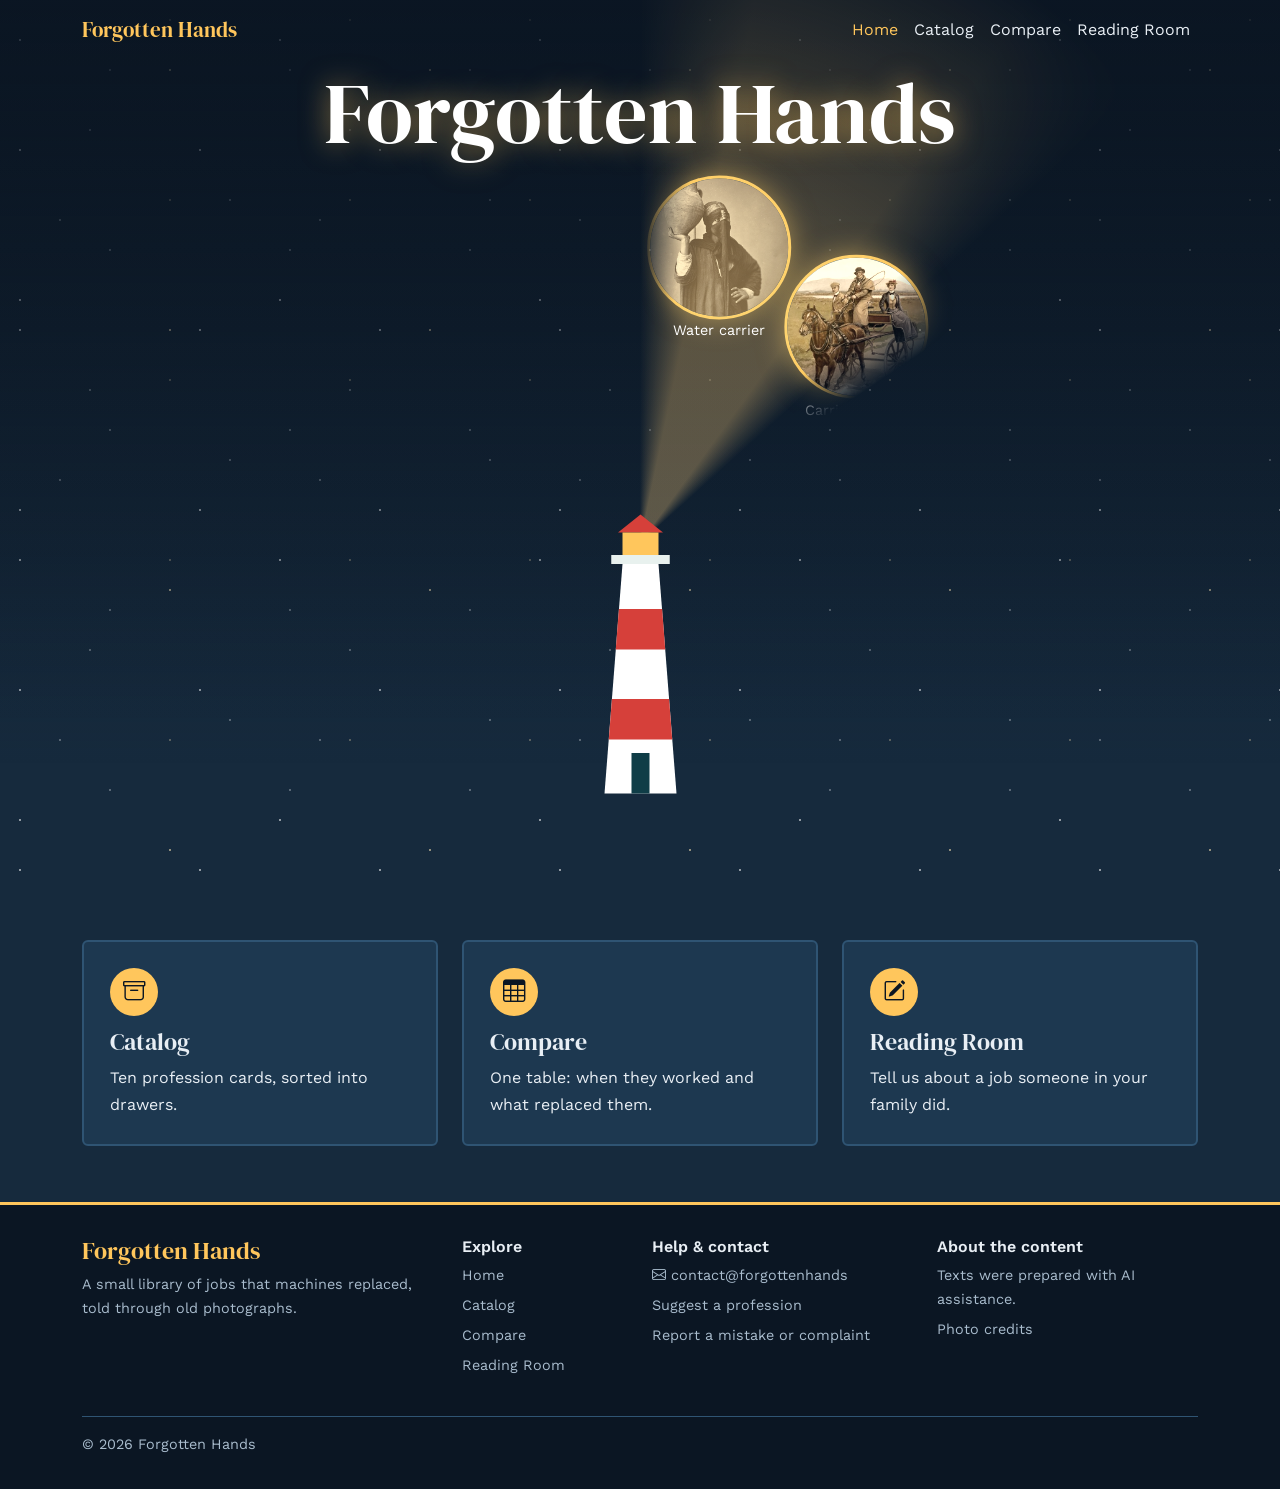
==== index.html @ 77c2ccd2 "forgotten hands" ====
<!doctype html>
<html lang="en" data-bs-theme="dark">
  <head>
    <meta charset="UTF-8" />
    <meta name="viewport" content="width=device-width, initial-scale=1" />
    <title>Home | Forgotten Hands</title>
    <link
      href="https://cdn.jsdelivr.net/npm/bootstrap@5.3.3/dist/css/bootstrap.min.css"
      rel="stylesheet"
    />
    <link
      href="https://cdn.jsdelivr.net/npm/bootstrap-icons@1.11.3/font/bootstrap-icons.min.css"
      rel="stylesheet"
    />
    <link
      href="https://fonts.googleapis.com/css2?family=DM+Serif+Display&family=Special+Elite&family=Work+Sans:wght@400;500;600&display=swap"
      rel="stylesheet"
    />
    <link href="css/style.css" rel="stylesheet" />
  </head>
  <body>
    <!-- Navigation -->
    <header>
      <nav aria-label="Main navigation" class="navbar navbar-expand-md site-nav nav-over">
        <div class="container">
          <a class="navbar-brand" href="index.html">Forgotten Hands</a>
          <button
            class="navbar-toggler"
            type="button"
            data-bs-toggle="collapse"
            data-bs-target="#menu"
            aria-controls="menu"
            aria-expanded="false"
            aria-label="Toggle menu"
          >
            <span class="navbar-toggler-icon"></span>
          </button>
          <div class="collapse navbar-collapse" id="menu">
            <ul class="navbar-nav ms-auto">
              <li class="nav-item"><a class="nav-link active" href="index.html">Home</a></li>
              <li class="nav-item"><a class="nav-link" href="catalog.html">Catalog</a></li>
              <li class="nav-item"><a class="nav-link" href="compare.html">Compare</a></li>
              <li class="nav-item">
                <a class="nav-link" href="reading-room.html">Reading Room</a>
              </li>
            </ul>
          </div>
        </div>
      </nav>
    </header>
    <!-- Main content -->
    <main>
      <!-- Hero: full-screen lighthouse at night -->
      <section class="hero" aria-label="Lighthouse beam revealing historical photos">
        <h1 class="hero-title">Forgotten Hands</h1>
        <!-- Profession photos, revealed one by one by the beam -->
        <div class="ring">
          <figure class="tile" style="--i: 0">
            <div class="pic">
              <i class="bi bi-alarm"></i
              ><img
                src="images/knocker-up.jpg"
                alt="Knocker-up, historical photo"
                loading="lazy"
                onerror="this.remove()"
              />
            </div>
            <figcaption>Knocker-up</figcaption>
          </figure>
          <figure class="tile" style="--i: 1">
            <div class="pic">
              <i class="bi bi-lightbulb"></i
              ><img
                src="images/lamplighter.jpg"
                alt="Lamplighter, historical photo"
                loading="lazy"
                onerror="this.remove()"
              />
            </div>
            <figcaption>Lamplighter</figcaption>
          </figure>
          <figure class="tile" style="--i: 2">
            <div class="pic">
              <i class="bi bi-calculator"></i
              ><img
                src="images/human-computer.jpg"
                alt="Human computer, historical photo"
                loading="lazy"
                onerror="this.remove()"
              />
            </div>
            <figcaption>Human computer</figcaption>
          </figure>
          <figure class="tile" style="--i: 3">
            <div class="pic">
              <i class="bi bi-telephone"></i
              ><img
                src="images/switchboard.jpg"
                alt="Switchboard operator, historical photo"
                loading="lazy"
                onerror="this.remove()"
              />
            </div>
            <figcaption>Switchboard operator</figcaption>
          </figure>
          <figure class="tile" style="--i: 4">
            <div class="pic">
              <i class="bi bi-snow"></i
              ><img
                src="images/ice-cutter.jpg"
                alt="Ice cutter, historical photo"
                loading="lazy"
                onerror="this.remove()"
              />
            </div>
            <figcaption>Ice cutter</figcaption>
          </figure>
          <figure class="tile" style="--i: 5">
            <div class="pic">
              <i class="bi bi-droplet"></i
              ><img
                src="images/water-carrier.jpg"
                alt="Water carrier, historical photo"
                loading="lazy"
                onerror="this.remove()"
              />
            </div>
            <figcaption>Water carrier</figcaption>
          </figure>
          <figure class="tile" style="--i: 6">
            <div class="pic">
              <i class="bi bi-car-front"></i
              ><img
                src="images/carriage-driver.jpg"
                alt="Carriage driver, historical photo"
                loading="lazy"
                onerror="this.remove()"
              />
            </div>
            <figcaption>Carriage driver</figcaption>
          </figure>
          <figure class="tile" style="--i: 7">
            <div class="pic">
              <i class="bi bi-printer"></i
              ><img
                src="images/linotype.jpg"
                alt="Linotype operator, historical photo"
                loading="lazy"
                onerror="this.remove()"
              />
            </div>
            <figcaption>Linotype operator</figcaption>
          </figure>
          <figure class="tile" style="--i: 8">
            <div class="pic">
              <i class="bi bi-film"></i
              ><img
                src="images/projectionist.jpg"
                alt="Film projectionist, historical photo"
                loading="lazy"
                onerror="this.remove()"
              />
            </div>
            <figcaption>Film projectionist</figcaption>
          </figure>
          <figure class="tile" style="--i: 9">
            <div class="pic">
              <i class="bi bi-music-note-beamed"></i
              ><img
                src="images/pianist.jpg"
                alt="Silent-film pianist, historical photo"
                loading="lazy"
                onerror="this.remove()"
              />
            </div>
            <figcaption>Silent-film pianist</figcaption>
          </figure>
        </div>
        <!-- Light beam -->
        <div class="beam"></div>
        <!-- Lighthouse illustration (SVG) -->
        <svg class="tower" viewBox="0 -8 60 128" aria-hidden="true">
          <polygon points="20,2 40,2 30,-6" fill="#d6403a" />
          <rect x="22" y="2" width="16" height="10" fill="#ffc65c" />
          <rect x="17" y="12" width="26" height="4" fill="#e8f1ee" />
          <polygon points="22,16 38,16 46,118 14,118" fill="#fff" />
          <polygon points="20.4,36 39.6,36 41,54 19,54" fill="#d6403a" />
          <polygon points="17.3,76 42.7,76 44.1,94 15.9,94" fill="#d6403a" />
          <rect x="26" y="100" width="8" height="18" fill="#0f3d47" /></svg>
          <!-- Animated waves -->
        <div class="waves"></div>
      </section>
      <section class="section">
        <div class="container">
          <div class="row g-4">
            <div class="col-12 col-md-4">
              <a class="door" href="catalog.html"
                ><div class="ico"><i class="bi bi-archive"></i></div>
                <h2 class="h4">Catalog</h2>
                <p class="mb-0">Ten profession cards, sorted into drawers.</p></a
              >
            </div>
            <div class="col-12 col-md-4">
              <a class="door" href="compare.html"
                ><div class="ico"><i class="bi bi-table"></i></div>
                <h2 class="h4">Compare</h2>
                <p class="mb-0">One table: when they worked and what replaced them.</p></a
              >
            </div>
            <div class="col-12 col-md-4">
              <a class="door" href="reading-room.html"
                ><div class="ico"><i class="bi bi-pencil-square"></i></div>
                <h2 class="h4">Reading Room</h2>
                <p class="mb-0">Tell us about a job someone in your family did.</p></a
              >
            </div>
          </div>
        </div>
      </section>
    </main>
    <!-- Footer -->
    <footer>
      <div class="container">
        <div class="row g-4">
          <!-- About the site -->
          <div class="col-12 col-md-6 col-lg-4">
            <h2 class="footer-title">Forgotten Hands</h2>
            <p>A small library of jobs that machines replaced, told through old photographs.</p>
          </div>

          <!-- Page links -->
          <div class="col-6 col-md-3 col-lg-2">
            <h2 class="footer-heading">Explore</h2>
            <nav aria-label="Footer navigation">
              <ul class="footer-list">
                <li><a href="index.html">Home</a></li>
                <li><a href="catalog.html">Catalog</a></li>
                <li><a href="compare.html">Compare</a></li>
                <li><a href="reading-room.html">Reading Room</a></li>
              </ul>
            </nav>
          </div>

          <!-- Help, contact and complaints -->
          <div class="col-6 col-md-3 col-lg-3">
            <h2 class="footer-heading">Help &amp; contact</h2>
            <ul class="footer-list">
              <li>
                <i class="bi bi-envelope"></i>
                <a href="mailto:contact@forgottenhands.example">contact@forgottenhands</a>
                </a>
              </li>
              <li><a href="reading-room.html">Suggest a profession</a></li>
              <li><a href="reading-room.html">Report a mistake or complaint</a></li>
            </ul>
          </div>

          <!-- Content notes -->
          <div class="col-12 col-lg-3">
            <h2 class="footer-heading">About the content</h2>
            <ul class="footer-list">
              <li>Texts were prepared with AI assistance.</li>
              <li><a href="catalog.html#credits">Photo credits</a></li>
            </ul>
          </div>
        </div>

        <!-- Bottom line -->
        <p class="footer-bottom mb-0">
          &copy; 2026 Forgotten Hands
        </p>
      </div>
    </footer>
    <script src="https://cdn.jsdelivr.net/npm/bootstrap@5.3.3/dist/js/bootstrap.bundle.min.js"></script>
  </body>
</html>
---- css/style.css ----
@property --a {
  syntax: "<angle>";
  inherits: true;
  initial-value: 0deg;
}

:root {
  --sky: #162a3d;
  --deep: #0b1623;
  --panel: #1d3850;
  --line: #2f5473;
  --text: #e8eef4;
  --muted: #a9bccd;
  --amber: #ffc65c;
  --red: #d6403a;
}

* {
  box-sizing: border-box;
}

/* ===== Page background and twinkling stars (same on every page) ===== */
html {
  background:
    linear-gradient(180deg, var(--deep), var(--sky) 80vh) no-repeat,
    var(--sky);
}

body {
  position: relative;
  margin: 0;
  background: transparent;
  color: var(--text);
  font-family: "Work Sans", sans-serif;
  line-height: 1.65;
}

body::before,
body::after {
  content: "";
  position: fixed;
  inset: 0;
  z-index: -1;
  pointer-events: none;
}

body::before {
  background-image:
    radial-gradient(1.5px 1.5px at 20px 40px, #fff, transparent),
    radial-gradient(1px 1px at 90px 130px, #fff, transparent),
    radial-gradient(1.5px 1.5px at 170px 70px, #ffe9b8, transparent),
    radial-gradient(1px 1px at 230px 200px, #fff, transparent),
    radial-gradient(1px 1px at 60px 220px, #fff, transparent);
  background-size: 260px 260px;
  animation: twinkle 5s ease-in-out infinite alternate;
}

body::after {
  background-image:
    radial-gradient(1px 1px at 40px 30px, #fff, transparent),
    radial-gradient(1.5px 1.5px at 130px 110px, #fff, transparent),
    radial-gradient(1px 1px at 100px 160px, #ffe9b8, transparent);
  background-size: 180px 180px;
  background-position: 70px 40px;
  animation: twinkle 7s ease-in-out -3s infinite alternate;
}

@keyframes twinkle {
  from {
    opacity: 0.3;
  }
  to {
    opacity: 1;
  }
}

/* ===== Typography ===== */
h1,
h2,
h3,
.h4 {
  font-family: "DM Serif Display", serif;
  font-weight: 400;
}

.no,
.era {
  font-family: "Special Elite", monospace;
}

a {
  color: var(--amber);
}

/* ===== Navigation ===== */
.site-nav {
  background: var(--deep);
  border-bottom: 3px solid var(--amber);
}

.site-nav .navbar-brand {
  color: var(--amber);
  font-family: "DM Serif Display", serif;
  font-size: 1.3rem;
}

.site-nav .nav-link {
  color: var(--text);
  transition: color 0.2s;
}

.site-nav .nav-link:hover,
.site-nav .nav-link.active {
  color: var(--amber);
}

.nav-over {
  position: absolute;
  top: 0;
  left: 0;
  right: 0;
  z-index: 20;
  background: transparent;
  border: 0;
}

.nav-over .navbar-collapse.show,
.nav-over .navbar-collapse.collapsing {
  background: rgba(11, 22, 35, 0.95);
  padding: 0.5rem 1rem;
}

/* ===== Home page: lighthouse hero ===== */
.hero {
  --cy: max(44%, calc(165px + 42vmin));
  position: relative;
  overflow: hidden;
  height: 100vh;
  height: 100svh;
  min-height: 560px;
  background: linear-gradient(180deg, rgba(11, 22, 35, 0.8), rgba(22, 42, 61, 0) 85%);
  animation: spin 12s linear infinite;
}

@keyframes spin {
  to {
    --a: 360deg;
  }
}

.hero-title {
  position: absolute;
  z-index: 5;
  top: 68px;
  left: 0;
  right: 0;
  margin: 0;
  text-align: center;
  font-size: clamp(2.6rem, 7vw, 5.4rem);
  line-height: 1.05;
  color: #fff;
  text-shadow: 0 0 28px rgba(255, 198, 92, 0.55);
  animation: rise 1.2s both;
}

@keyframes rise {
  from {
    opacity: 0;
    transform: translateY(18px);
  }
}

.ring {
  position: absolute;
  left: 50%;
  top: var(--cy);
  width: 100vmin;
  height: 100vmin;
  transform: translate(-50%, -50%);
  -webkit-mask-image: conic-gradient(
    from var(--a),
    transparent 0deg,
    #000 8deg,
    #000 44deg,
    transparent 56deg
  );
  mask-image: conic-gradient(
    from var(--a),
    transparent 0deg,
    #000 8deg,
    #000 44deg,
    transparent 56deg
  );
}

.tile {
  position: absolute;
  left: 50%;
  top: 50%;
  width: 16vmin;
  height: 16vmin;
  margin: -8vmin 0 0 -8vmin;
  transform: rotate(calc((var(--i) - 4.5) * 30deg)) translateY(-34vmin)
    rotate(calc((var(--i) - 4.5) * -30deg));
}

.pic {
  position: relative;
  width: 100%;
  height: 100%;
  border-radius: 50%;
  overflow: hidden;
  border: 3px solid var(--amber);
  background: var(--panel);
  display: grid;
  place-items: center;
  box-shadow: 0 0 28px rgba(255, 198, 92, 0.5);
}

.pic i {
  font-size: 6.5vmin;
  color: var(--amber);
}

.pic img {
  position: absolute;
  inset: 0;
  width: 100%;
  height: 100%;
  object-fit: cover;
  filter: sepia(0.5) contrast(1.05);
}

.tile figcaption {
  position: absolute;
  top: 100%;
  left: 50%;
  width: 24vmin;
  transform: translateX(-50%);
  margin-top: 0.2rem;
  text-align: center;
  font-size: max(0.68rem, 1.6vmin);
  line-height: 1.2;
  color: #fff;
}

.beam {
  position: absolute;
  inset: 0;
  pointer-events: none;
  mix-blend-mode: screen;
  background: conic-gradient(
    from var(--a) at 50% var(--cy),
    transparent 0deg,
    rgba(255, 198, 92, 0.32) 12deg,
    rgba(255, 198, 92, 0.32) 36deg,
    transparent 48deg
  );
  -webkit-mask-image: radial-gradient(
    circle at 50% var(--cy),
    #000 0,
    #000 28vmin,
    transparent 75vmin
  );
  mask-image: radial-gradient(circle at 50% var(--cy), #000 0, #000 28vmin, transparent 75vmin);
}

.tower {
  position: absolute;
  left: 50%;
  top: var(--cy);
  width: 15vmin;
  height: 32vmin;
  margin: -3.7vmin 0 0 -7.5vmin;
  animation: glow 3s ease-in-out infinite alternate;
}

@keyframes glow {
  from {
    filter: drop-shadow(0 0 8px rgba(255, 198, 92, 0.5));
  }
  to {
    filter: drop-shadow(0 0 26px rgba(255, 198, 92, 0.95));
  }
}

.waves {
  position: absolute;
  left: 0;
  right: 0;
  bottom: -1px;
  height: 40px;
  background: url("data:image/svg+xml,%3Csvg xmlns='http://www.w3.org/2000/svg' viewBox='0 0 120 40'%3E%3Cpath d='M0 20Q30 4 60 20T120 20V40H0Z' fill='%23162a3d'/%3E%3C/svg%3E")
    repeat-x;
  background-size: 120px 40px;
  animation: drift 8s linear infinite;
}

@keyframes drift {
  to {
    background-position-x: 120px;
  }
}

/* ===== Inner pages: page header ===== */
.page-head {
  padding: 3.5rem 0 0.5rem;
}

.page-head h1 {
  font-size: clamp(2.2rem, 5vw, 3.2rem);
}

.page-head h1::after {
  content: "";
  display: block;
  width: 70px;
  height: 4px;
  margin-top: 0.6rem;
  border-radius: 2px;
  background: var(--amber);
}

.page-head p {
  color: var(--muted);
}

.section {
  padding: 2.5rem 0 3.5rem;
}

/* ===== Cards (home links and catalog) ===== */
.door,
.file {
  position: relative;
  display: block;
  height: 100%;
  background: var(--panel);
  border: 2px solid var(--line);
  border-radius: 6px;
  color: var(--text);
  text-decoration: none;
  overflow: hidden;
  transition:
    transform 0.3s,
    box-shadow 0.3s,
    border-color 0.3s;
}

.door {
  padding: 1.6rem;
}

.file {
  padding: 1.8rem 1.4rem 1.2rem;
}

.door:hover,
.file:hover {
  transform: translateY(-8px);
  border-color: var(--amber);
  box-shadow: 0 12px 30px rgba(255, 198, 92, 0.22);
}

.door:hover .ico,
.file:hover .ico {
  transform: rotate(360deg);
}

.ico {
  width: 3rem;
  height: 3rem;
  border-radius: 50%;
  background: var(--amber);
  color: var(--deep);
  display: grid;
  place-items: center;
  font-size: 1.4rem;
  margin-bottom: 0.8rem;
  transition: transform 0.6s;
}

.file::before {
  content: "";
  position: absolute;
  inset: 0 0 auto 0;
  height: 8px;
  background: repeating-linear-gradient(90deg, var(--red) 0 22px, #fff 22px 44px);
}

.file h3 {
  font-size: 1.3rem;
}

.no {
  position: absolute;
  top: 1.2rem;
  right: 1rem;
  color: var(--amber);
}

.era {
  color: var(--amber);
  margin: 0;
}

.sub {
  border-top: 1px dashed var(--line);
  padding-top: 0.5rem;
  margin: 0;
  font-size: 0.92rem;
  color: var(--muted);
}

/* ===== Catalog drawers ===== */
.drawer {
  margin: 2.5rem 0 1.2rem;
  font-size: 1.6rem;
  display: flex;
  align-items: center;
  gap: 0.8rem;
}

.drawer::after {
  content: "";
  flex: 1;
  height: 2px;
  background: var(--line);
}

/* ===== Compare table ===== */
.table-sea {
  --bs-table-bg: var(--panel);
  --bs-table-color: var(--text);
  --bs-table-border-color: var(--line);
  border: 2px solid var(--line);
}

.table-sea th {
  background: var(--deep);
  color: var(--amber);
  font-weight: 500;
}

.table-sea tbody tr {
  transition: background 0.2s;
}

.table-sea tbody tr:hover > * {
  background: #25455f;
}

.table-sea i {
  color: var(--amber);
  margin-right: 0.5rem;
}

.table-sea caption {
  color: var(--muted);
}

/* ===== Reading Room form ===== */
.form-control,
.form-select {
  background-color: var(--deep);
  border: 2px solid var(--line);
  border-radius: 6px;
  color: var(--text);
}

.form-control:focus,
.form-select:focus {
  border-color: var(--amber);
  box-shadow: 0 0 0 0.2rem rgba(255, 198, 92, 0.25);
}

/* ===== Buttons ===== */
.btn-lamp {
  background: var(--amber);
  color: var(--deep);
  border: 0;
  border-radius: 50rem;
  padding: 0.55rem 1.6rem;
  font-weight: 600;
  transition:
    box-shadow 0.25s,
    transform 0.25s;
}

.btn-lamp:hover {
  color: var(--deep);
  box-shadow: 0 0 22px var(--amber);
  transform: translateY(-2px);
}

/* ===== Footer ===== */
footer {
  background: var(--deep);
  color: var(--muted);
  padding: 2rem 0;
  font-size: 0.9rem;
  border-top: 3px solid var(--amber);
}

/* ===== Responsive rules (own media queries) ===== */
@media (max-width: 767px) {
  .section {
    padding: 1.8rem 0 2.5rem;
  }
  .page-head {
    padding: 2.2rem 0 0.3rem;
  }
}

@media (max-width: 575px) {
  .drawer {
    font-size: 1.3rem;
  }
  .file:hover,
  .door:hover {
    transform: translateY(-4px);
  }
}

@media (prefers-reduced-motion: reduce) {
  .hero,
  .tower,
  .waves,
  body::before,
  body::after,
  .hero-title {
    animation: none;
  }
  .ring {
    -webkit-mask-image: none;
    mask-image: none;
    opacity: 0.55;
  }
  .ico,
  .file,
  .door {
    transition: none;
  }
}

/* ===== Catalog card photos ===== */
.photo {
  position: relative;
  aspect-ratio: 4/3;
  margin: -1.8rem -1.4rem 1.1rem;
  display: grid;
  place-items: center;
  overflow: hidden;
  background: repeating-linear-gradient(45deg, var(--deep) 0 12px, #10202f 12px 24px);
}

.photo .big {
  font-size: 3.2rem;
  color: var(--amber);
  opacity: 0.8;
}

.photo img {
  position: absolute;
  inset: 0;
  width: 100%;
  height: 100%;
  object-fit: cover;
  filter: sepia(0.7) contrast(1.05) brightness(0.9);
  transition:
    transform 0.6s,
    filter 0.6s;
}

.file:hover .photo img {
  transform: scale(1.08);
  filter: none;
}

.file::before {
  z-index: 2;
}

.file .no {
  z-index: 2;
  top: 1.1rem;
  padding: 0 0.5rem;
  border-radius: 3px;
  background: var(--deep);
}

/* ===== Photo credits list ===== */
.credits {
  columns: 16rem;
  padding-left: 1.2rem;
  margin: 0.5rem 0 0;
}

/* ===== Footer layout ===== */
.footer-title {
  font-size: 1.5rem;
  color: var(--amber);
}

.footer-heading {
  font-family: "Work Sans", sans-serif;
  font-size: 1rem;
  font-weight: 600;
  color: var(--text);
}

.footer-list {
  list-style: none;
  padding: 0;
  margin: 0;
}

.footer-list li {
  margin-bottom: 0.4rem;
}

.footer-list a {
  color: var(--muted);
  text-decoration: none;
  transition: color 0.2s;
}

.footer-list a:hover {
  color: var(--amber);
}

.footer-bottom {
  margin-top: 2rem;
  padding-top: 1rem;
  border-top: 1px solid var(--line);
}
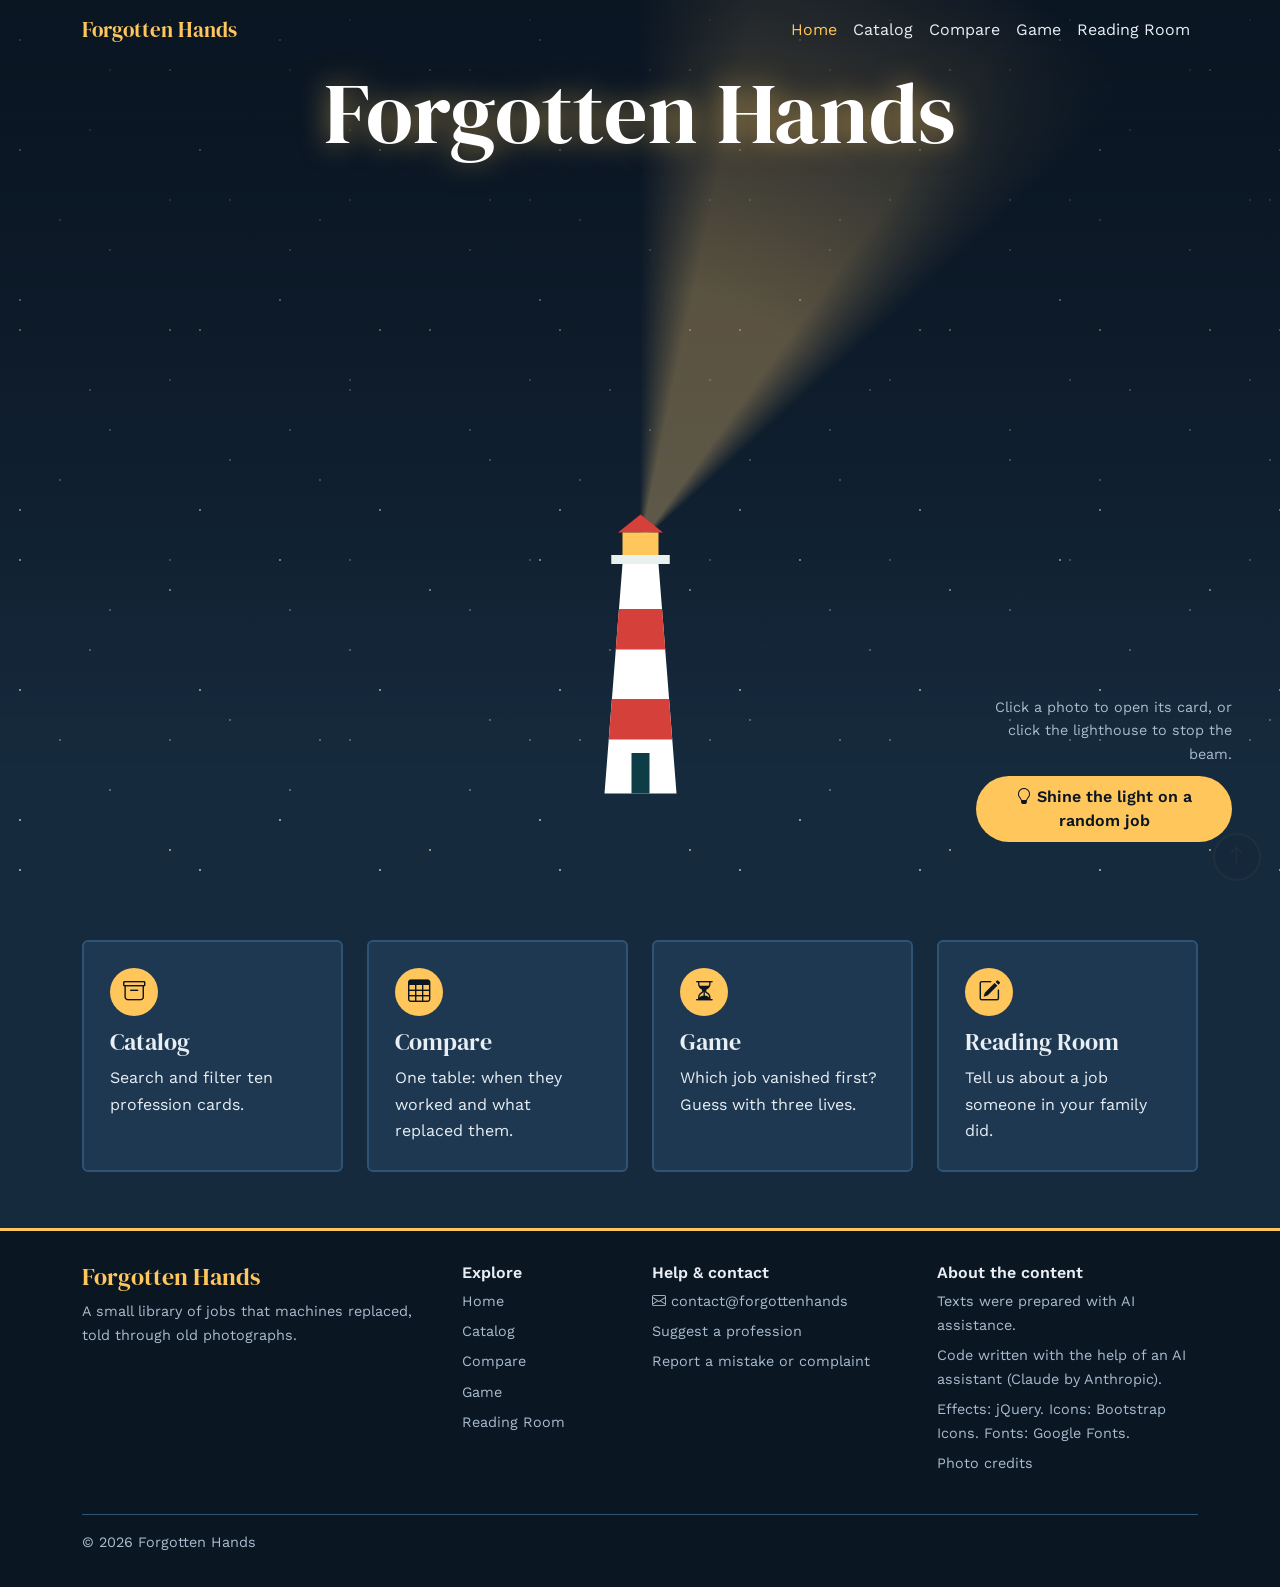
==== commit 01ff050e: "css of game" ====
--- a/index.html
+++ b/index.html
@@ -17,9 +17,11 @@
       rel="stylesheet"
     />
     <link href="css/style.css" rel="stylesheet" />
+    <link href="css/home.css" rel="stylesheet" />
   </head>
   <body>
-    <!-- Navigation -->
+    <a class="skip-link" href="#main">Skip to content</a>
+
     <header>
       <nav aria-label="Main navigation" class="navbar navbar-expand-md site-nav nav-over">
         <div class="container">
@@ -40,6 +42,7 @@
               <li class="nav-item"><a class="nav-link active" href="index.html">Home</a></li>
               <li class="nav-item"><a class="nav-link" href="catalog.html">Catalog</a></li>
               <li class="nav-item"><a class="nav-link" href="compare.html">Compare</a></li>
+              <li class="nav-item"><a class="nav-link" href="game.html">Game</a></li>
               <li class="nav-item">
                 <a class="nav-link" href="reading-room.html">Reading Room</a>
               </li>
@@ -48,166 +51,67 @@
         </div>
       </nav>
     </header>
-    <!-- Main content -->
-    <main>
-      <!-- Hero: full-screen lighthouse at night -->
-      <section class="hero" aria-label="Lighthouse beam revealing historical photos">
+
+    <main id="main">
+      <section class="hero" id="hero" aria-label="Lighthouse beam revealing historical photos">
         <h1 class="hero-title">Forgotten Hands</h1>
-        <!-- Profession photos, revealed one by one by the beam -->
-        <div class="ring">
-          <figure class="tile" style="--i: 0">
-            <div class="pic">
-              <i class="bi bi-alarm"></i
-              ><img
-                src="images/knocker-up.jpg"
-                alt="Knocker-up, historical photo"
-                loading="lazy"
-                onerror="this.remove()"
-              />
-            </div>
-            <figcaption>Knocker-up</figcaption>
-          </figure>
-          <figure class="tile" style="--i: 1">
-            <div class="pic">
-              <i class="bi bi-lightbulb"></i
-              ><img
-                src="images/lamplighter.jpg"
-                alt="Lamplighter, historical photo"
-                loading="lazy"
-                onerror="this.remove()"
-              />
-            </div>
-            <figcaption>Lamplighter</figcaption>
-          </figure>
-          <figure class="tile" style="--i: 2">
-            <div class="pic">
-              <i class="bi bi-calculator"></i
-              ><img
-                src="images/human-computer.jpg"
-                alt="Human computer, historical photo"
-                loading="lazy"
-                onerror="this.remove()"
-              />
-            </div>
-            <figcaption>Human computer</figcaption>
-          </figure>
-          <figure class="tile" style="--i: 3">
-            <div class="pic">
-              <i class="bi bi-telephone"></i
-              ><img
-                src="images/switchboard.jpg"
-                alt="Switchboard operator, historical photo"
-                loading="lazy"
-                onerror="this.remove()"
-              />
-            </div>
-            <figcaption>Switchboard operator</figcaption>
-          </figure>
-          <figure class="tile" style="--i: 4">
-            <div class="pic">
-              <i class="bi bi-snow"></i
-              ><img
-                src="images/ice-cutter.jpg"
-                alt="Ice cutter, historical photo"
-                loading="lazy"
-                onerror="this.remove()"
-              />
-            </div>
-            <figcaption>Ice cutter</figcaption>
-          </figure>
-          <figure class="tile" style="--i: 5">
-            <div class="pic">
-              <i class="bi bi-droplet"></i
-              ><img
-                src="images/water-carrier.jpg"
-                alt="Water carrier, historical photo"
-                loading="lazy"
-                onerror="this.remove()"
-              />
-            </div>
-            <figcaption>Water carrier</figcaption>
-          </figure>
-          <figure class="tile" style="--i: 6">
-            <div class="pic">
-              <i class="bi bi-car-front"></i
-              ><img
-                src="images/carriage-driver.jpg"
-                alt="Carriage driver, historical photo"
-                loading="lazy"
-                onerror="this.remove()"
-              />
-            </div>
-            <figcaption>Carriage driver</figcaption>
-          </figure>
-          <figure class="tile" style="--i: 7">
-            <div class="pic">
-              <i class="bi bi-printer"></i
-              ><img
-                src="images/linotype.jpg"
-                alt="Linotype operator, historical photo"
-                loading="lazy"
-                onerror="this.remove()"
-              />
-            </div>
-            <figcaption>Linotype operator</figcaption>
-          </figure>
-          <figure class="tile" style="--i: 8">
-            <div class="pic">
-              <i class="bi bi-film"></i
-              ><img
-                src="images/projectionist.jpg"
-                alt="Film projectionist, historical photo"
-                loading="lazy"
-                onerror="this.remove()"
-              />
-            </div>
-            <figcaption>Film projectionist</figcaption>
-          </figure>
-          <figure class="tile" style="--i: 9">
-            <div class="pic">
-              <i class="bi bi-music-note-beamed"></i
-              ><img
-                src="images/pianist.jpg"
-                alt="Silent-film pianist, historical photo"
-                loading="lazy"
-                onerror="this.remove()"
-              />
-            </div>
-            <figcaption>Silent-film pianist</figcaption>
-          </figure>
+
+        <div class="ring" id="ring"></div>
+        <div class="beam"></div>
+
+        <button
+          class="tower-btn"
+          id="tower"
+          type="button"
+          aria-label="Lighthouse: stop the beam on a profession, or start it again"
+        >
+          <svg viewBox="0 -8 60 128" aria-hidden="true">
+            <polygon points="20,2 40,2 30,-6" fill="#d6403a" />
+            <rect x="22" y="2" width="16" height="10" fill="#ffc65c" />
+            <rect x="17" y="12" width="26" height="4" fill="#e8f1ee" />
+            <polygon points="22,16 38,16 46,118 14,118" fill="#fff" />
+            <polygon points="20.4,36 39.6,36 41,54 19,54" fill="#d6403a" />
+            <polygon points="17.3,76 42.7,76 44.1,94 15.9,94" fill="#d6403a" />
+            <rect x="26" y="100" width="8" height="18" fill="#0f3d47" />
+          </svg>
+        </button>
+
+        <div class="hero-actions">
+          <p class="hero-hint">Click a photo to open its card, or click the lighthouse to stop the beam.</p>
+          <button class="btn btn-lamp" id="random-job" type="button">
+            <i class="bi bi-lightbulb" aria-hidden="true"></i> Shine the light on a random job
+          </button>
         </div>
-        <!-- Light beam -->
-        <div class="beam"></div>
-        <!-- Lighthouse illustration (SVG) -->
-        <svg class="tower" viewBox="0 -8 60 128" aria-hidden="true">
-          <polygon points="20,2 40,2 30,-6" fill="#d6403a" />
-          <rect x="22" y="2" width="16" height="10" fill="#ffc65c" />
-          <rect x="17" y="12" width="26" height="4" fill="#e8f1ee" />
-          <polygon points="22,16 38,16 46,118 14,118" fill="#fff" />
-          <polygon points="20.4,36 39.6,36 41,54 19,54" fill="#d6403a" />
-          <polygon points="17.3,76 42.7,76 44.1,94 15.9,94" fill="#d6403a" />
-          <rect x="26" y="100" width="8" height="18" fill="#0f3d47" /></svg>
-          <!-- Animated waves -->
+
+        <div class="tile-card" id="tile-card" role="status" aria-live="polite"></div>
+
         <div class="waves"></div>
       </section>
       <section class="section">
         <div class="container">
           <div class="row g-4">
-            <div class="col-12 col-md-4">
+            <div class="col-12 col-sm-6 col-lg-3">
               <a class="door" href="catalog.html"
                 ><div class="ico"><i class="bi bi-archive"></i></div>
                 <h2 class="h4">Catalog</h2>
-                <p class="mb-0">Ten profession cards, sorted into drawers.</p></a
+                <p class="mb-0">Search and filter ten profession cards.</p></a
               >
             </div>
-            <div class="col-12 col-md-4">
+            <div class="col-12 col-sm-6 col-lg-3">
               <a class="door" href="compare.html"
                 ><div class="ico"><i class="bi bi-table"></i></div>
                 <h2 class="h4">Compare</h2>
                 <p class="mb-0">One table: when they worked and what replaced them.</p></a
               >
             </div>
-            <div class="col-12 col-md-4">
+            <div class="col-12 col-sm-6 col-lg-3">
+              <a class="door" href="game.html"
+                ><div class="ico"><i class="bi bi-hourglass-split"></i></div>
+                <h2 class="h4">Game</h2>
+                <p class="mb-0">Which job vanished first? Guess with three lives.</p></a
+              >
+            </div>
+            <div class="col-12 col-sm-6 col-lg-3">
               <a class="door" href="reading-room.html"
                 ><div class="ico"><i class="bi bi-pencil-square"></i></div>
                 <h2 class="h4">Reading Room</h2>
@@ -218,17 +122,15 @@
         </div>
       </section>
     </main>
-    <!-- Footer -->
     <footer>
       <div class="container">
         <div class="row g-4">
-          <!-- About the site -->
+
           <div class="col-12 col-md-6 col-lg-4">
             <h2 class="footer-title">Forgotten Hands</h2>
             <p>A small library of jobs that machines replaced, told through old photographs.</p>
           </div>
 
-          <!-- Page links -->
           <div class="col-6 col-md-3 col-lg-2">
             <h2 class="footer-heading">Explore</h2>
             <nav aria-label="Footer navigation">
@@ -236,12 +138,12 @@
                 <li><a href="index.html">Home</a></li>
                 <li><a href="catalog.html">Catalog</a></li>
                 <li><a href="compare.html">Compare</a></li>
+                <li><a href="game.html">Game</a></li>
                 <li><a href="reading-room.html">Reading Room</a></li>
               </ul>
             </nav>
           </div>
 
-          <!-- Help, contact and complaints -->
           <div class="col-6 col-md-3 col-lg-3">
             <h2 class="footer-heading">Help &amp; contact</h2>
             <ul class="footer-list">
@@ -255,22 +157,26 @@
             </ul>
           </div>
 
-          <!-- Content notes -->
           <div class="col-12 col-lg-3">
             <h2 class="footer-heading">About the content</h2>
             <ul class="footer-list">
               <li>Texts were prepared with AI assistance.</li>
+              <li>Code written with the help of an AI assistant (Claude by Anthropic).</li>
+              <li>Effects: jQuery. Icons: Bootstrap Icons. Fonts: Google Fonts.</li>
               <li><a href="catalog.html#credits">Photo credits</a></li>
             </ul>
           </div>
         </div>
 
-        <!-- Bottom line -->
         <p class="footer-bottom mb-0">
           &copy; 2026 Forgotten Hands
         </p>
       </div>
     </footer>
+    <script src="https://code.jquery.com/jquery-3.7.1.min.js"></script>
     <script src="https://cdn.jsdelivr.net/npm/bootstrap@5.3.3/dist/js/bootstrap.bundle.min.js"></script>
+    <script src="js/data.js"></script>
+    <script src="js/common.js"></script>
+    <script src="js/home.js"></script>
   </body>
 </html>
--- a/css/style.css
+++ b/css/style.css
@@ -1,9 +1,3 @@
-@property --a {
-  syntax: "<angle>";
-  inherits: true;
-  initial-value: 0deg;
-}
-
 :root {
   --sky: #162a3d;
   --deep: #0b1623;
@@ -19,7 +13,6 @@
   box-sizing: border-box;
 }
 
-/* ===== Page background and twinkling stars (same on every page) ===== */
 html {
   background:
     linear-gradient(180deg, var(--deep), var(--sky) 80vh) no-repeat,
@@ -74,7 +67,6 @@
   }
 }
 
-/* ===== Typography ===== */
 h1,
 h2,
 h3,
@@ -92,7 +84,6 @@
   color: var(--amber);
 }
 
-/* ===== Navigation ===== */
 .site-nav {
   background: var(--deep);
   border-bottom: 3px solid var(--amber);
@@ -130,179 +121,6 @@
   padding: 0.5rem 1rem;
 }
 
-/* ===== Home page: lighthouse hero ===== */
-.hero {
-  --cy: max(44%, calc(165px + 42vmin));
-  position: relative;
-  overflow: hidden;
-  height: 100vh;
-  height: 100svh;
-  min-height: 560px;
-  background: linear-gradient(180deg, rgba(11, 22, 35, 0.8), rgba(22, 42, 61, 0) 85%);
-  animation: spin 12s linear infinite;
-}
-
-@keyframes spin {
-  to {
-    --a: 360deg;
-  }
-}
-
-.hero-title {
-  position: absolute;
-  z-index: 5;
-  top: 68px;
-  left: 0;
-  right: 0;
-  margin: 0;
-  text-align: center;
-  font-size: clamp(2.6rem, 7vw, 5.4rem);
-  line-height: 1.05;
-  color: #fff;
-  text-shadow: 0 0 28px rgba(255, 198, 92, 0.55);
-  animation: rise 1.2s both;
-}
-
-@keyframes rise {
-  from {
-    opacity: 0;
-    transform: translateY(18px);
-  }
-}
-
-.ring {
-  position: absolute;
-  left: 50%;
-  top: var(--cy);
-  width: 100vmin;
-  height: 100vmin;
-  transform: translate(-50%, -50%);
-  -webkit-mask-image: conic-gradient(
-    from var(--a),
-    transparent 0deg,
-    #000 8deg,
-    #000 44deg,
-    transparent 56deg
-  );
-  mask-image: conic-gradient(
-    from var(--a),
-    transparent 0deg,
-    #000 8deg,
-    #000 44deg,
-    transparent 56deg
-  );
-}
-
-.tile {
-  position: absolute;
-  left: 50%;
-  top: 50%;
-  width: 16vmin;
-  height: 16vmin;
-  margin: -8vmin 0 0 -8vmin;
-  transform: rotate(calc((var(--i) - 4.5) * 30deg)) translateY(-34vmin)
-    rotate(calc((var(--i) - 4.5) * -30deg));
-}
-
-.pic {
-  position: relative;
-  width: 100%;
-  height: 100%;
-  border-radius: 50%;
-  overflow: hidden;
-  border: 3px solid var(--amber);
-  background: var(--panel);
-  display: grid;
-  place-items: center;
-  box-shadow: 0 0 28px rgba(255, 198, 92, 0.5);
-}
-
-.pic i {
-  font-size: 6.5vmin;
-  color: var(--amber);
-}
-
-.pic img {
-  position: absolute;
-  inset: 0;
-  width: 100%;
-  height: 100%;
-  object-fit: cover;
-  filter: sepia(0.5) contrast(1.05);
-}
-
-.tile figcaption {
-  position: absolute;
-  top: 100%;
-  left: 50%;
-  width: 24vmin;
-  transform: translateX(-50%);
-  margin-top: 0.2rem;
-  text-align: center;
-  font-size: max(0.68rem, 1.6vmin);
-  line-height: 1.2;
-  color: #fff;
-}
-
-.beam {
-  position: absolute;
-  inset: 0;
-  pointer-events: none;
-  mix-blend-mode: screen;
-  background: conic-gradient(
-    from var(--a) at 50% var(--cy),
-    transparent 0deg,
-    rgba(255, 198, 92, 0.32) 12deg,
-    rgba(255, 198, 92, 0.32) 36deg,
-    transparent 48deg
-  );
-  -webkit-mask-image: radial-gradient(
-    circle at 50% var(--cy),
-    #000 0,
-    #000 28vmin,
-    transparent 75vmin
-  );
-  mask-image: radial-gradient(circle at 50% var(--cy), #000 0, #000 28vmin, transparent 75vmin);
-}
-
-.tower {
-  position: absolute;
-  left: 50%;
-  top: var(--cy);
-  width: 15vmin;
-  height: 32vmin;
-  margin: -3.7vmin 0 0 -7.5vmin;
-  animation: glow 3s ease-in-out infinite alternate;
-}
-
-@keyframes glow {
-  from {
-    filter: drop-shadow(0 0 8px rgba(255, 198, 92, 0.5));
-  }
-  to {
-    filter: drop-shadow(0 0 26px rgba(255, 198, 92, 0.95));
-  }
-}
-
-.waves {
-  position: absolute;
-  left: 0;
-  right: 0;
-  bottom: -1px;
-  height: 40px;
-  background: url("data:image/svg+xml,%3Csvg xmlns='http://www.w3.org/2000/svg' viewBox='0 0 120 40'%3E%3Cpath d='M0 20Q30 4 60 20T120 20V40H0Z' fill='%23162a3d'/%3E%3C/svg%3E")
-    repeat-x;
-  background-size: 120px 40px;
-  animation: drift 8s linear infinite;
-}
-
-@keyframes drift {
-  to {
-    background-position-x: 120px;
-  }
-}
-
-/* ===== Inner pages: page header ===== */
 .page-head {
   padding: 3.5rem 0 0.5rem;
 }
@@ -329,7 +147,6 @@
   padding: 2.5rem 0 3.5rem;
 }
 
-/* ===== Cards (home links and catalog) ===== */
 .door,
 .file {
   position: relative;
@@ -412,7 +229,6 @@
   color: var(--muted);
 }
 
-/* ===== Catalog drawers ===== */
 .drawer {
   margin: 2.5rem 0 1.2rem;
   font-size: 1.6rem;
@@ -428,7 +244,6 @@
   background: var(--line);
 }
 
-/* ===== Compare table ===== */
 .table-sea {
   --bs-table-bg: var(--panel);
   --bs-table-color: var(--text);
@@ -459,7 +274,6 @@
   color: var(--muted);
 }
 
-/* ===== Reading Room form ===== */
 .form-control,
 .form-select {
   background-color: var(--deep);
@@ -474,7 +288,6 @@
   box-shadow: 0 0 0 0.2rem rgba(255, 198, 92, 0.25);
 }
 
-/* ===== Buttons ===== */
 .btn-lamp {
   background: var(--amber);
   color: var(--deep);
@@ -493,7 +306,6 @@
   transform: translateY(-2px);
 }
 
-/* ===== Footer ===== */
 footer {
   background: var(--deep);
   color: var(--muted);
@@ -502,7 +314,6 @@
   border-top: 3px solid var(--amber);
 }
 
-/* ===== Responsive rules (own media queries) ===== */
 @media (max-width: 767px) {
   .section {
     padding: 1.8rem 0 2.5rem;
@@ -523,18 +334,9 @@
 }
 
 @media (prefers-reduced-motion: reduce) {
-  .hero,
-  .tower,
-  .waves,
   body::before,
-  body::after,
-  .hero-title {
+  body::after {
     animation: none;
-  }
-  .ring {
-    -webkit-mask-image: none;
-    mask-image: none;
-    opacity: 0.55;
   }
   .ico,
   .file,
@@ -543,7 +345,6 @@
   }
 }
 
-/* ===== Catalog card photos ===== */
 .photo {
   position: relative;
   aspect-ratio: 4/3;
@@ -589,14 +390,12 @@
   background: var(--deep);
 }
 
-/* ===== Photo credits list ===== */
 .credits {
   columns: 16rem;
   padding-left: 1.2rem;
   margin: 0.5rem 0 0;
 }
 
-/* ===== Footer layout ===== */
 .footer-title {
   font-size: 1.5rem;
   color: var(--amber);
@@ -622,6 +421,7 @@
 .footer-list a {
   color: var(--muted);
   text-decoration: none;
+  overflow-wrap: anywhere;
   transition: color 0.2s;
 }
 
@@ -633,4 +433,73 @@
   margin-top: 2rem;
   padding-top: 1rem;
   border-top: 1px solid var(--line);
-}+}
+
+.skip-link {
+  position: absolute;
+  z-index: 100;
+  top: -4rem;
+  left: 1rem;
+  padding: 0.5rem 1rem;
+  background: var(--amber);
+  color: var(--deep);
+  border-radius: 0 0 6px 6px;
+  font-weight: 600;
+  transition: top 0.2s;
+}
+
+.skip-link:focus {
+  top: 0;
+}
+
+a:focus-visible,
+button:focus-visible,
+.btn:focus-visible,
+.nav-link:focus-visible,
+.navbar-brand:focus-visible,
+.form-check-input:focus-visible,
+summary:focus-visible {
+  outline: 3px solid #fff;
+  outline-offset: 3px;
+  box-shadow: 0 0 0 6px rgba(255, 198, 92, 0.55);
+}
+
+.door:focus-visible,
+.file:focus-within {
+  border-color: var(--amber);
+}
+
+.to-top {
+  position: fixed;
+  z-index: 50;
+  right: 1.2rem;
+  bottom: 1.2rem;
+  display: none;
+  width: 3rem;
+  height: 3rem;
+  border: 2px solid var(--amber);
+  border-radius: 50%;
+  background: var(--deep);
+  color: var(--amber);
+  font-size: 1.3rem;
+  line-height: 1;
+  transition:
+    background 0.25s,
+    color 0.25s,
+    box-shadow 0.25s;
+}
+
+.to-top:hover {
+  background: var(--amber);
+  color: var(--deep);
+  box-shadow: 0 0 20px var(--amber);
+}
+
+.visually-hidden-heading {
+  position: absolute;
+  width: 1px;
+  height: 1px;
+  overflow: hidden;
+  clip: rect(0 0 0 0);
+  white-space: nowrap;
+}
--- a/css/home.css
+++ b/css/home.css
@@ -0,0 +1,296 @@
+.hero {
+  --cy: max(44%, calc(165px + 42vmin));
+  --a: 0deg;
+  position: relative;
+  overflow: hidden;
+  height: 100vh;
+  height: 100svh;
+  min-height: 560px;
+  background: linear-gradient(180deg, rgba(11, 22, 35, 0.8), rgba(22, 42, 61, 0) 85%);
+}
+
+.hero-title {
+  position: absolute;
+  z-index: 5;
+  top: 68px;
+  left: 0;
+  right: 0;
+  margin: 0;
+  text-align: center;
+  font-size: clamp(2.6rem, 7vw, 5.4rem);
+  line-height: 1.05;
+  color: #fff;
+  text-shadow: 0 0 28px rgba(255, 198, 92, 0.55);
+  animation: rise 1.2s both;
+}
+
+@keyframes rise {
+  from {
+    opacity: 0;
+    transform: translateY(18px);
+  }
+}
+
+.ring {
+  position: absolute;
+  left: 50%;
+  top: var(--cy);
+  width: 100vmin;
+  height: 100vmin;
+  transform: translate(-50%, -50%);
+}
+
+.tile {
+  position: absolute;
+  left: 50%;
+  top: 50%;
+  width: 16vmin;
+  height: 16vmin;
+  margin: -8vmin 0 0 -8vmin;
+  padding: 0;
+  border: 0;
+  background: none;
+  color: inherit;
+  font: inherit;
+  cursor: pointer;
+  opacity: 0;
+  pointer-events: none;
+  transform: rotate(calc((var(--i) - 4.5) * 30deg)) translateY(-34vmin)
+    rotate(calc((var(--i) - 4.5) * -30deg));
+}
+
+.tile.is-lit {
+  pointer-events: auto;
+}
+
+.tile:focus-visible {
+  outline: 3px solid #fff;
+  outline-offset: 8px;
+  border-radius: 50%;
+}
+
+.pic {
+  position: relative;
+  width: 100%;
+  height: 100%;
+  border-radius: 50%;
+  overflow: hidden;
+  border: 3px solid var(--amber);
+  background: var(--panel);
+  display: grid;
+  place-items: center;
+  box-shadow: 0 0 28px rgba(255, 198, 92, 0.5);
+  transition:
+    transform 0.3s,
+    box-shadow 0.3s;
+}
+
+.tile:hover .pic,
+.tile:focus-visible .pic,
+.tile.is-active .pic {
+  transform: scale(1.14);
+  box-shadow: 0 0 44px rgba(255, 198, 92, 0.95);
+}
+
+.pic i {
+  font-size: 6.5vmin;
+  color: var(--amber);
+}
+
+.pic img {
+  position: absolute;
+  inset: 0;
+  width: 100%;
+  height: 100%;
+  object-fit: cover;
+  filter: sepia(0.5) contrast(1.05);
+}
+
+.tile .cap {
+  position: absolute;
+  top: 100%;
+  left: 50%;
+  width: 24vmin;
+  transform: translateX(-50%);
+  margin-top: 0.3rem;
+  text-align: center;
+  font-size: max(0.68rem, 1.6vmin);
+  line-height: 1.2;
+  color: #fff;
+}
+
+.beam {
+  position: absolute;
+  inset: 0;
+  pointer-events: none;
+  mix-blend-mode: screen;
+  background: conic-gradient(
+    from var(--a) at 50% var(--cy),
+    transparent 0deg,
+    rgba(255, 198, 92, 0.32) 12deg,
+    rgba(255, 198, 92, 0.32) 36deg,
+    transparent 48deg
+  );
+  -webkit-mask-image: radial-gradient(
+    circle at 50% var(--cy),
+    #000 0,
+    #000 28vmin,
+    transparent 75vmin
+  );
+  mask-image: radial-gradient(circle at 50% var(--cy), #000 0, #000 28vmin, transparent 75vmin);
+}
+
+.tower-btn {
+  position: absolute;
+  z-index: 4;
+  left: 50%;
+  top: var(--cy);
+  width: 15vmin;
+  height: 32vmin;
+  margin: -3.7vmin 0 0 -7.5vmin;
+  padding: 0;
+  border: 0;
+  background: none;
+  cursor: pointer;
+  animation: glow 3s ease-in-out infinite alternate;
+  transition: transform 0.3s;
+}
+
+.tower-btn:hover {
+  transform: scale(1.05);
+}
+
+.tower-btn:focus-visible {
+  outline: 3px solid #fff;
+  outline-offset: 4px;
+  border-radius: 6px;
+}
+
+.tower-btn svg {
+  display: block;
+  width: 100%;
+  height: 100%;
+}
+
+@keyframes glow {
+  from {
+    filter: drop-shadow(0 0 8px rgba(255, 198, 92, 0.5));
+  }
+  to {
+    filter: drop-shadow(0 0 26px rgba(255, 198, 92, 0.95));
+  }
+}
+
+.hero-actions {
+  position: absolute;
+  z-index: 6;
+  left: 0;
+  right: 0;
+  bottom: 58px;
+  padding: 0 1rem;
+  text-align: center;
+}
+
+.hero-hint {
+  margin: 0 0 0.6rem;
+  font-size: 0.9rem;
+  color: var(--muted);
+}
+
+.waves {
+  position: absolute;
+  left: 0;
+  right: 0;
+  bottom: -1px;
+  height: 40px;
+  background: url("data:image/svg+xml,%3Csvg xmlns='http://www.w3.org/2000/svg' viewBox='0 0 120 40'%3E%3Cpath d='M0 20Q30 4 60 20T120 20V40H0Z' fill='%23162a3d'/%3E%3C/svg%3E")
+    repeat-x;
+  background-size: 120px 40px;
+  animation: drift 8s linear infinite;
+}
+
+@keyframes drift {
+  to {
+    background-position-x: 120px;
+  }
+}
+
+.tile-card {
+  position: absolute;
+  z-index: 9;
+  display: none;
+  width: min(270px, calc(100% - 16px));
+  padding: 1.3rem 1.1rem 1rem;
+  background: var(--deep);
+  border: 2px solid var(--amber);
+  border-radius: 6px;
+  box-shadow: 0 14px 34px rgba(0, 0, 0, 0.55);
+  text-align: left;
+}
+
+.tile-card::before {
+  content: "";
+  position: absolute;
+  inset: 0 0 auto 0;
+  height: 7px;
+  background: repeating-linear-gradient(90deg, var(--red) 0 20px, #fff 20px 40px);
+}
+
+.tile-card h2 {
+  margin: 0 0 0.2rem;
+  font-size: 1.35rem;
+  color: #fff;
+}
+
+.tile-card p {
+  margin: 0 0 0.35rem;
+  font-size: 0.92rem;
+  line-height: 1.45;
+}
+
+.tile-card .tc-years {
+  font-family: "Special Elite", monospace;
+  color: var(--amber);
+}
+
+.tile-card .tc-links {
+  display: flex;
+  flex-wrap: wrap;
+  gap: 0.4rem 1rem;
+  margin-top: 0.6rem;
+}
+
+.tile-card .tc-close {
+  padding: 0;
+  border: 0;
+  background: none;
+  color: var(--muted);
+  text-decoration: underline;
+  font-size: 0.92rem;
+  cursor: pointer;
+}
+
+.tile-card .tc-close:hover {
+  color: var(--amber);
+}
+
+@media (min-width: 768px) {
+  .hero-actions {
+    left: auto;
+    right: 2rem;
+    max-width: 18rem;
+    text-align: right;
+  }
+}
+
+@media (prefers-reduced-motion: reduce) {
+  .hero-title,
+  .waves,
+  .tower-btn {
+    animation: none;
+  }
+  .pic,
+  .tower-btn {
+    transition: none;
+  }
+}
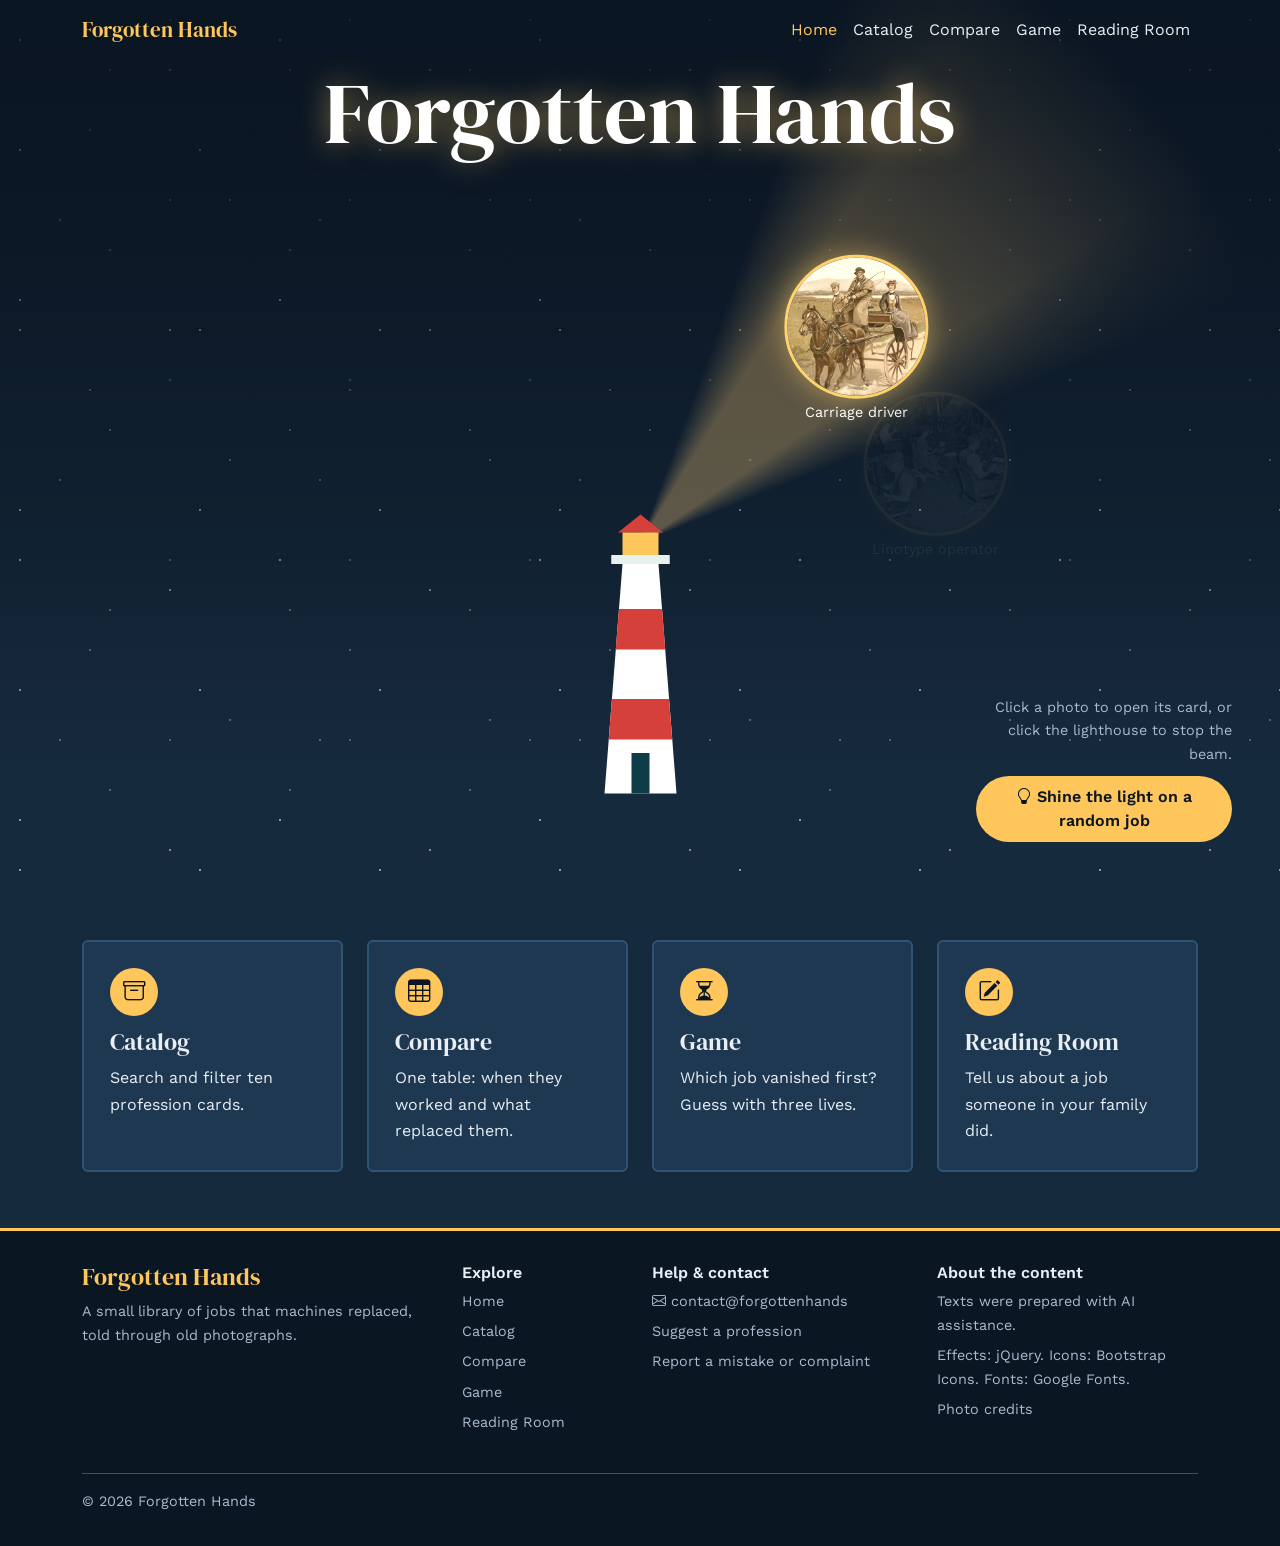
==== commit 8550d167: "catalog changes" ====
--- a/index.html
+++ b/index.html
@@ -161,7 +161,6 @@
             <h2 class="footer-heading">About the content</h2>
             <ul class="footer-list">
               <li>Texts were prepared with AI assistance.</li>
-              <li>Code written with the help of an AI assistant (Claude by Anthropic).</li>
               <li>Effects: jQuery. Icons: Bootstrap Icons. Fonts: Google Fonts.</li>
               <li><a href="catalog.html#credits">Photo credits</a></li>
             </ul>
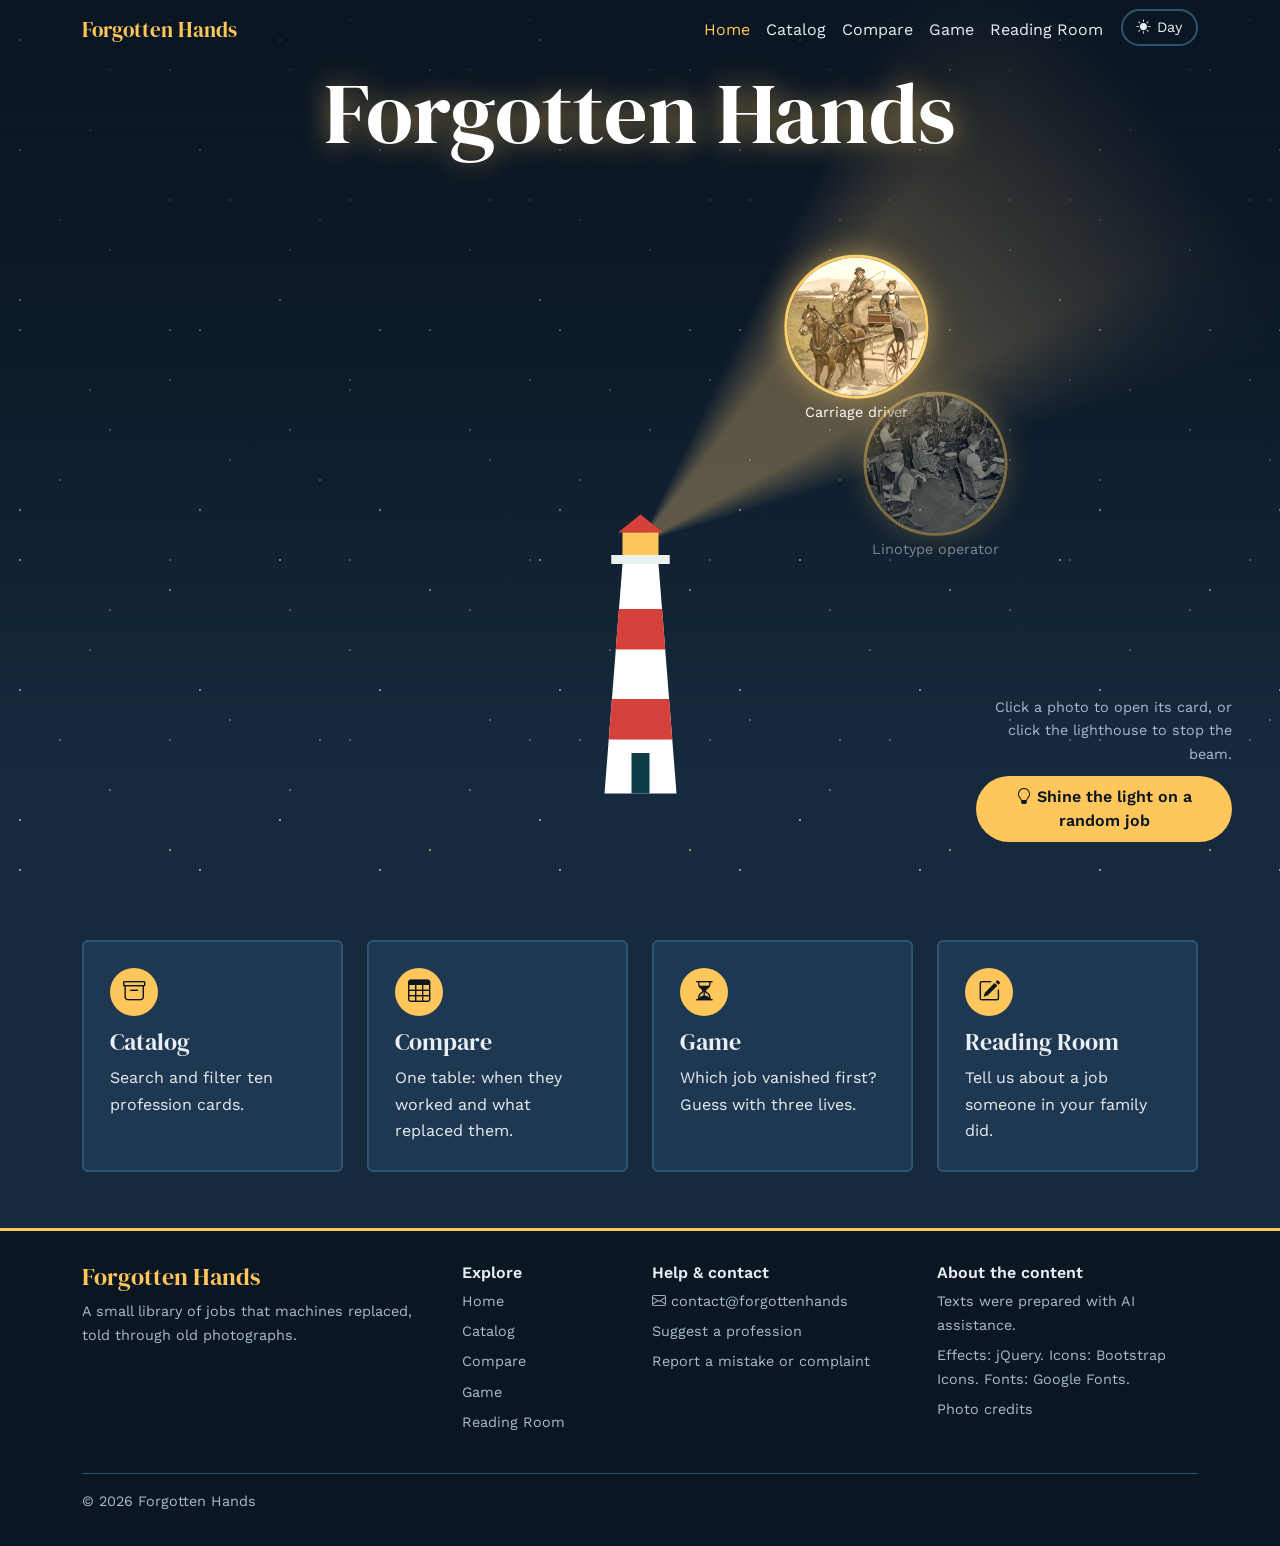
==== commit 9155f25f: "light mode" ====
--- a/index.html
+++ b/index.html
@@ -16,6 +16,7 @@
       href="https://fonts.googleapis.com/css2?family=DM+Serif+Display&family=Special+Elite&family=Work+Sans:wght@400;500;600&display=swap"
       rel="stylesheet"
     />
+    <script src="js/theme.js"></script>
     <link href="css/style.css" rel="stylesheet" />
     <link href="css/home.css" rel="stylesheet" />
   </head>
@@ -46,6 +47,11 @@
               <li class="nav-item">
                 <a class="nav-link" href="reading-room.html">Reading Room</a>
               </li>
+              <li class="nav-item">
+                <button class="theme-toggle" id="theme-toggle" type="button" aria-label="Switch to light mode">
+                  <i class="bi bi-sun-fill" aria-hidden="true"></i> <span>Day</span>
+                </button>
+              </li>
             </ul>
           </div>
         </div>
@@ -58,6 +64,7 @@
 
         <div class="ring" id="ring"></div>
         <div class="beam"></div>
+        <div class="fog" aria-hidden="true"><span class="fog-a"></span><span class="fog-b"></span></div>
 
         <button
           class="tower-btn"
@@ -67,7 +74,7 @@
         >
           <svg viewBox="0 -8 60 128" aria-hidden="true">
             <polygon points="20,2 40,2 30,-6" fill="#d6403a" />
-            <rect x="22" y="2" width="16" height="10" fill="#ffc65c" />
+            <rect class="lamp-room" x="22" y="2" width="16" height="10" fill="#ffc65c" />
             <rect x="17" y="12" width="26" height="4" fill="#e8f1ee" />
             <polygon points="22,16 38,16 46,118 14,118" fill="#fff" />
             <polygon points="20.4,36 39.6,36 41,54 19,54" fill="#d6403a" />
@@ -79,12 +86,14 @@
         <div class="hero-actions">
           <p class="hero-hint">Click a photo to open its card, or click the lighthouse to stop the beam.</p>
           <button class="btn btn-lamp" id="random-job" type="button">
-            <i class="bi bi-lightbulb" aria-hidden="true"></i> Shine the light on a random job
+            <i class="bi bi-lightbulb" aria-hidden="true"></i>
+            Shine the light on a random job
           </button>
         </div>
 
         <div class="tile-card" id="tile-card" role="status" aria-live="polite"></div>
 
+        <div class="fog-bank" aria-hidden="true"></div>
         <div class="waves"></div>
       </section>
       <section class="section">
--- a/css/style.css
+++ b/css/style.css
@@ -7,6 +7,24 @@
   --muted: #a9bccd;
   --amber: #ffc65c;
   --red: #d6403a;
+
+  --surface: rgba(29, 56, 80, 0.6);
+  --nav-open: rgba(11, 22, 35, 0.95);
+  --glow: rgba(255, 198, 92, 0.22);
+  --row-hover: #25455f;
+  --stripe: #10202f;
+  --focus: #fff;
+  --focus-glow: rgba(255, 198, 92, 0.55);
+  --focus-soft: rgba(255, 198, 92, 0.25);
+  --ok: #5ec28a;
+  --ok-bg: rgba(94, 194, 138, 0.12);
+  --bad: #ff6b64;
+  --bad-text: #ff8a84;
+  --placeholder: #7f95a8;
+  --card-shadow: rgba(0, 0, 0, 0.55);
+  --hero-text: #fff;
+  --title-glow: rgba(255, 198, 92, 0.55);
+
 }
 
 * {
@@ -117,7 +135,7 @@
 
 .nav-over .navbar-collapse.show,
 .nav-over .navbar-collapse.collapsing {
-  background: rgba(11, 22, 35, 0.95);
+  background: var(--nav-open);
   padding: 0.5rem 1rem;
 }
 
@@ -176,7 +194,7 @@
 .file:hover {
   transform: translateY(-8px);
   border-color: var(--amber);
-  box-shadow: 0 12px 30px rgba(255, 198, 92, 0.22);
+  box-shadow: 0 12px 30px var(--glow);
 }
 
 .door:hover .ico,
@@ -262,7 +280,7 @@
 }
 
 .table-sea tbody tr:hover > * {
-  background: #25455f;
+  background: var(--row-hover);
 }
 
 .table-sea i {
@@ -285,12 +303,27 @@
 .form-control:focus,
 .form-select:focus {
   border-color: var(--amber);
-  box-shadow: 0 0 0 0.2rem rgba(255, 198, 92, 0.25);
-}
-
+  box-shadow: 0 0 0 0.2rem var(--focus-soft);
+}
+
+/* Main buttons keep their own colour in every state. Bootstrap's .btn:hover
+   takes its colours from --bs-btn-* variables, so we set them explicitly;
+   otherwise the button turns transparent and the dark text disappears. */
 .btn-lamp {
-  background: var(--amber);
-  color: var(--deep);
+  --bs-btn-color: #0b1623;
+  --bs-btn-bg: #ffc65c;
+  --bs-btn-border-color: #ffc65c;
+  --bs-btn-hover-color: #0b1623;
+  --bs-btn-hover-bg: #ffc65c;
+  --bs-btn-hover-border-color: #ffc65c;
+  --bs-btn-active-color: #0b1623;
+  --bs-btn-active-bg: #ffc65c;
+  --bs-btn-active-border-color: #ffc65c;
+  --bs-btn-disabled-color: #0b1623;
+  --bs-btn-disabled-bg: #ffc65c;
+  --bs-btn-disabled-border-color: #ffc65c;
+  background: #ffc65c;
+  color: #0b1623;
   border: 0;
   border-radius: 50rem;
   padding: 0.55rem 1.6rem;
@@ -300,9 +333,16 @@
     transform 0.25s;
 }
 
+.btn-lamp:hover,
+.btn-lamp:focus,
+.btn-lamp:active,
+.btn-lamp:first-child:active {
+  background: #ffc65c;
+  color: #0b1623;
+}
+
 .btn-lamp:hover {
-  color: var(--deep);
-  box-shadow: 0 0 22px var(--amber);
+  box-shadow: 0 0 22px rgba(255, 198, 92, 0.85);
   transform: translateY(-2px);
 }
 
@@ -352,7 +392,7 @@
   display: grid;
   place-items: center;
   overflow: hidden;
-  background: repeating-linear-gradient(45deg, var(--deep) 0 12px, #10202f 12px 24px);
+  background: repeating-linear-gradient(45deg, var(--deep) 0 12px, var(--stripe) 12px 24px);
 }
 
 .photo .big {
@@ -459,9 +499,9 @@
 .navbar-brand:focus-visible,
 .form-check-input:focus-visible,
 summary:focus-visible {
-  outline: 3px solid #fff;
+  outline: 3px solid var(--focus);
   outline-offset: 3px;
-  box-shadow: 0 0 0 6px rgba(255, 198, 92, 0.55);
+  box-shadow: 0 0 0 6px var(--focus-glow);
 }
 
 .door:focus-visible,
@@ -503,3 +543,160 @@
   clip: rect(0 0 0 0);
   white-space: nowrap;
 }
+
+
+/* ===== Theme toggle in the navigation bar ===== */
+.theme-toggle {
+  display: inline-flex;
+  align-items: center;
+  gap: 0.45rem;
+  margin-top: 0.4rem;
+  padding: 0.3rem 0.85rem;
+  border: 2px solid var(--line);
+  border-radius: 50rem;
+  background: transparent;
+  color: var(--text);
+  font-size: 0.9rem;
+  transition:
+    border-color 0.25s,
+    color 0.25s,
+    background 0.25s,
+    transform 0.25s;
+}
+
+.theme-toggle:hover {
+  border-color: var(--amber);
+  color: var(--amber);
+  transform: translateY(-1px);
+}
+
+.theme-toggle i {
+  transition: transform 0.5s;
+}
+
+.theme-toggle:hover i {
+  transform: rotate(40deg);
+}
+
+@media (min-width: 768px) {
+  .theme-toggle {
+    margin: 0 0 0 0.6rem;
+  }
+}
+
+.site-nav .navbar-toggler {
+  border-color: var(--line);
+}
+
+.site-nav .navbar-toggler-icon {
+  filter: invert(1);
+}
+
+
+/* ===== LIGHT MODE: daytime sky ===== */
+[data-bs-theme="light"] {
+  /* cool morning-fog palette that matches the blue sky */
+  --sky: #e3f1fa;
+  --deep: #f3f8fc;
+  --panel: #fbfdff;
+  --line: #b4c9db;
+  --text: #12283d;
+  --muted: #3f5870;
+  --amber: #1f5f8b;
+  --red: #c0332d;
+
+  --surface: rgba(255, 255, 255, 0.7);
+  --nav-open: rgba(243, 248, 252, 0.97);
+  --glow: rgba(31, 95, 139, 0.22);
+  --row-hover: #e6f0f8;
+  --stripe: #e8f0f6;
+  --focus: #12283d;
+  --focus-glow: rgba(31, 95, 139, 0.35);
+  --focus-soft: rgba(31, 95, 139, 0.22);
+  --ok: #15803d;
+  --ok-bg: rgba(21, 128, 61, 0.1);
+  --bad: #c0332d;
+  --bad-text: #b42318;
+  --placeholder: #6b8196;
+  --card-shadow: rgba(18, 40, 61, 0.28);
+  --hero-text: #0f2a40;
+  --title-glow: rgba(255, 255, 255, 0.95);
+
+}
+
+html[data-bs-theme="light"] {
+  background:
+    linear-gradient(180deg, #6fb7e8 0, #b9defa 45vh, var(--sky) 100vh) no-repeat,
+    var(--sky);
+}
+
+html[data-bs-theme="light"] body::before {
+  /* soft clouds instead of stars */
+  background-image:
+    radial-gradient(ellipse 110px 30px at 140px 90px, rgba(255, 255, 255, 0.95), transparent 70%),
+    radial-gradient(ellipse 70px 26px at 100px 80px, rgba(255, 255, 255, 0.9), transparent 70%),
+    radial-gradient(ellipse 90px 24px at 190px 82px, rgba(255, 255, 255, 0.9), transparent 70%),
+    radial-gradient(ellipse 130px 34px at 560px 230px, rgba(255, 255, 255, 0.85), transparent 70%),
+    radial-gradient(ellipse 80px 28px at 510px 222px, rgba(255, 255, 255, 0.85), transparent 70%),
+    radial-gradient(ellipse 100px 30px at 640px 224px, rgba(255, 255, 255, 0.8), transparent 70%);
+  background-size: 820px 360px;
+  background-repeat: repeat-x;
+  background-position: 0 0;
+  animation: clouds 140s linear infinite;
+}
+
+html[data-bs-theme="light"] body::after {
+  background-image:
+    radial-gradient(ellipse 120px 32px at 300px 150px, rgba(255, 255, 255, 0.7), transparent 70%),
+    radial-gradient(ellipse 80px 26px at 250px 142px, rgba(255, 255, 255, 0.65), transparent 70%);
+  background-size: 1100px 420px;
+  background-repeat: repeat-x;
+  background-position: 0 120px;
+  animation: clouds 220s linear -60s infinite;
+}
+
+@keyframes clouds {
+  to {
+    background-position-x: 1100px;
+  }
+}
+
+html[data-bs-theme="light"] .site-nav {
+  box-shadow: 0 2px 12px rgba(20, 40, 60, 0.08);
+}
+
+html[data-bs-theme="light"] .site-nav .navbar-toggler-icon {
+  filter: none;
+}
+
+html[data-bs-theme="light"] .nav-over {
+  box-shadow: none;
+}
+
+html[data-bs-theme="light"] .door,
+html[data-bs-theme="light"] .file {
+  box-shadow: 0 4px 14px rgba(20, 60, 100, 0.08);
+}
+
+html[data-bs-theme="light"] .door:hover,
+html[data-bs-theme="light"] .file:hover {
+  box-shadow: 0 12px 30px var(--glow);
+}
+
+html[data-bs-theme="light"] .photo img {
+  filter: sepia(0.45) contrast(1.05) brightness(0.98);
+}
+
+html[data-bs-theme="light"] footer {
+  box-shadow: 0 -2px 12px rgba(20, 40, 60, 0.05);
+}
+
+@media (prefers-reduced-motion: reduce) {
+  html[data-bs-theme="light"] body::before,
+  html[data-bs-theme="light"] body::after,
+  .theme-toggle i {
+    animation: none;
+    transition: none;
+  }
+}
+
--- a/css/home.css
+++ b/css/home.css
@@ -1,12 +1,13 @@
 .hero {
   --cy: max(44%, calc(165px + 42vmin));
   --a: 0deg;
+  --hero-shade: linear-gradient(180deg, rgba(11, 22, 35, 0.8), rgba(22, 42, 61, 0) 85%);
   position: relative;
   overflow: hidden;
   height: 100vh;
   height: 100svh;
   min-height: 560px;
-  background: linear-gradient(180deg, rgba(11, 22, 35, 0.8), rgba(22, 42, 61, 0) 85%);
+  background: var(--hero-shade);
 }
 
 .hero-title {
@@ -19,8 +20,8 @@
   text-align: center;
   font-size: clamp(2.6rem, 7vw, 5.4rem);
   line-height: 1.05;
-  color: #fff;
-  text-shadow: 0 0 28px rgba(255, 198, 92, 0.55);
+  color: var(--hero-text);
+  text-shadow: 0 0 28px var(--title-glow);
   animation: rise 1.2s both;
 }
 
@@ -64,7 +65,7 @@
 }
 
 .tile:focus-visible {
-  outline: 3px solid #fff;
+  outline: 3px solid var(--focus);
   outline-offset: 8px;
   border-radius: 50%;
 }
@@ -116,7 +117,7 @@
   text-align: center;
   font-size: max(0.68rem, 1.6vmin);
   line-height: 1.2;
-  color: #fff;
+  color: var(--hero-text);
 }
 
 .beam {
@@ -161,7 +162,7 @@
 }
 
 .tower-btn:focus-visible {
-  outline: 3px solid #fff;
+  outline: 3px solid var(--focus);
   outline-offset: 4px;
   border-radius: 6px;
 }
@@ -224,7 +225,7 @@
   background: var(--deep);
   border: 2px solid var(--amber);
   border-radius: 6px;
-  box-shadow: 0 14px 34px rgba(0, 0, 0, 0.55);
+  box-shadow: 0 14px 34px var(--card-shadow);
   text-align: left;
 }
 
@@ -239,7 +240,7 @@
 .tile-card h2 {
   margin: 0 0 0.2rem;
   font-size: 1.35rem;
-  color: #fff;
+  color: var(--text);
 }
 
 .tile-card p {
@@ -294,3 +295,154 @@
     transition: none;
   }
 }
+
+/* ===== Day mode: the lighthouse shines through a morning fog =====
+   Same logic as at night (the beam reveals the professions), but the
+   fog hides everything outside the beam. The fog layer is masked with the
+   same rotating cone as the beam, so it thins out where the light passes. */
+.fog,
+.fog-bank {
+  position: absolute;
+  display: none;
+  pointer-events: none;
+}
+
+html[data-bs-theme="light"] .fog,
+html[data-bs-theme="light"] .fog-bank {
+  display: block;
+}
+
+html[data-bs-theme="light"] .ring {
+  z-index: 1;
+}
+
+.fog {
+  inset: 0;
+  z-index: 2;
+  background: linear-gradient(180deg, rgba(222, 234, 243, 0.62), rgba(222, 234, 243, 0.92));
+  -webkit-mask-image: conic-gradient(
+    from var(--a) at 50% var(--cy),
+    #000 0deg,
+    rgba(0, 0, 0, 0.1) 13deg,
+    rgba(0, 0, 0, 0.1) 35deg,
+    #000 48deg
+  );
+  mask-image: conic-gradient(
+    from var(--a) at 50% var(--cy),
+    #000 0deg,
+    rgba(0, 0, 0, 0.1) 13deg,
+    rgba(0, 0, 0, 0.1) 35deg,
+    #000 48deg
+  );
+}
+
+.fog span {
+  position: absolute;
+  inset: 0;
+  background-repeat: repeat;
+}
+
+.fog-a {
+  background-image:
+    radial-gradient(ellipse 330px 120px at 340px 140px, rgba(255, 255, 255, 0.98), transparent 72%),
+    radial-gradient(ellipse 250px 100px at 700px 300px, rgba(255, 255, 255, 0.95), transparent 72%),
+    radial-gradient(ellipse 380px 130px at 450px 470px, rgba(255, 255, 255, 0.98), transparent 72%),
+    radial-gradient(ellipse 180px 80px at 130px 360px, rgba(255, 255, 255, 0.95), transparent 72%);
+  background-size: 900px 600px;
+  animation: fog-drift 70s linear infinite;
+}
+
+.fog-b {
+  background-image:
+    radial-gradient(ellipse 380px 140px at 400px 160px, rgba(246, 250, 253, 0.98), transparent 72%),
+    radial-gradient(ellipse 340px 120px at 880px 390px, rgba(246, 250, 253, 0.98), transparent 72%),
+    radial-gradient(ellipse 420px 110px at 620px 590px, rgba(246, 250, 253, 0.98), transparent 72%);
+  background-size: 1200px 700px;
+  animation: fog-drift 110s linear infinite reverse;
+}
+
+@keyframes fog-drift {
+  to {
+    background-position-x: 1200px;
+  }
+}
+
+/* low fog bank that lies on the sea around the foot of the tower */
+.fog-bank {
+  z-index: 5;
+  left: 0;
+  right: 0;
+  bottom: 0;
+  height: 24%;
+  background: linear-gradient(180deg, rgba(240, 246, 251, 0), rgba(240, 246, 251, 0.8) 65%);
+}
+
+html[data-bs-theme="light"] .hero {
+  --hero-shade: none;
+}
+
+/* in the daytime the beam is a bright warm ray instead of a glowing one */
+html[data-bs-theme="light"] .beam {
+  mix-blend-mode: normal;
+  background: conic-gradient(
+    from var(--a) at 50% var(--cy),
+    transparent 0deg,
+    rgba(255, 236, 170, 0.9) 12deg,
+    rgba(255, 236, 170, 0.9) 36deg,
+    transparent 48deg
+  );
+}
+
+html[data-bs-theme="light"] .pic {
+  border-color: #fff;
+}
+
+html[data-bs-theme="light"] .tower-btn {
+  animation-name: glow-day;
+}
+
+@keyframes glow-day {
+  from {
+    filter: drop-shadow(0 0 1px #3d5368) drop-shadow(0 0 8px rgba(255, 190, 80, 0.55));
+  }
+  to {
+    filter: drop-shadow(0 0 1px #3d5368) drop-shadow(0 0 22px rgba(255, 190, 80, 0.95));
+  }
+}
+
+/* the big title is blue like the brand name in the navigation bar */
+html[data-bs-theme="light"] .hero-title {
+  color: var(--amber);
+}
+
+html[data-bs-theme="light"] .hero-hint {
+  color: var(--text);
+}
+
+html[data-bs-theme="light"] .tile-card {
+  background: #fff;
+}
+
+html[data-bs-theme="light"] .waves {
+  background-image: url("data:image/svg+xml,%3Csvg xmlns='http://www.w3.org/2000/svg' viewBox='0 0 120 40'%3E%3Cpath d='M0 20Q30 4 60 20T120 20V40H0Z' fill='%23e3f1fa'/%3E%3C/svg%3E");
+  z-index: 6;
+}
+
+html[data-bs-theme="light"] .waves::before {
+  content: "";
+  position: absolute;
+  inset: -9px 0 9px;
+  background: url("data:image/svg+xml,%3Csvg xmlns='http://www.w3.org/2000/svg' viewBox='0 0 120 40'%3E%3Cpath d='M0 20Q30 4 60 20T120 20V40H0Z' fill='%2394cbeb' fill-opacity='.75'/%3E%3C/svg%3E")
+    repeat-x;
+  background-size: 120px 40px;
+  animation: drift 13s linear infinite reverse;
+}
+
+@media (prefers-reduced-motion: reduce) {
+  .fog-a,
+  .fog-b,
+  html[data-bs-theme="light"] .tower-btn,
+  html[data-bs-theme="light"] .waves::before {
+    animation: none;
+  }
+}
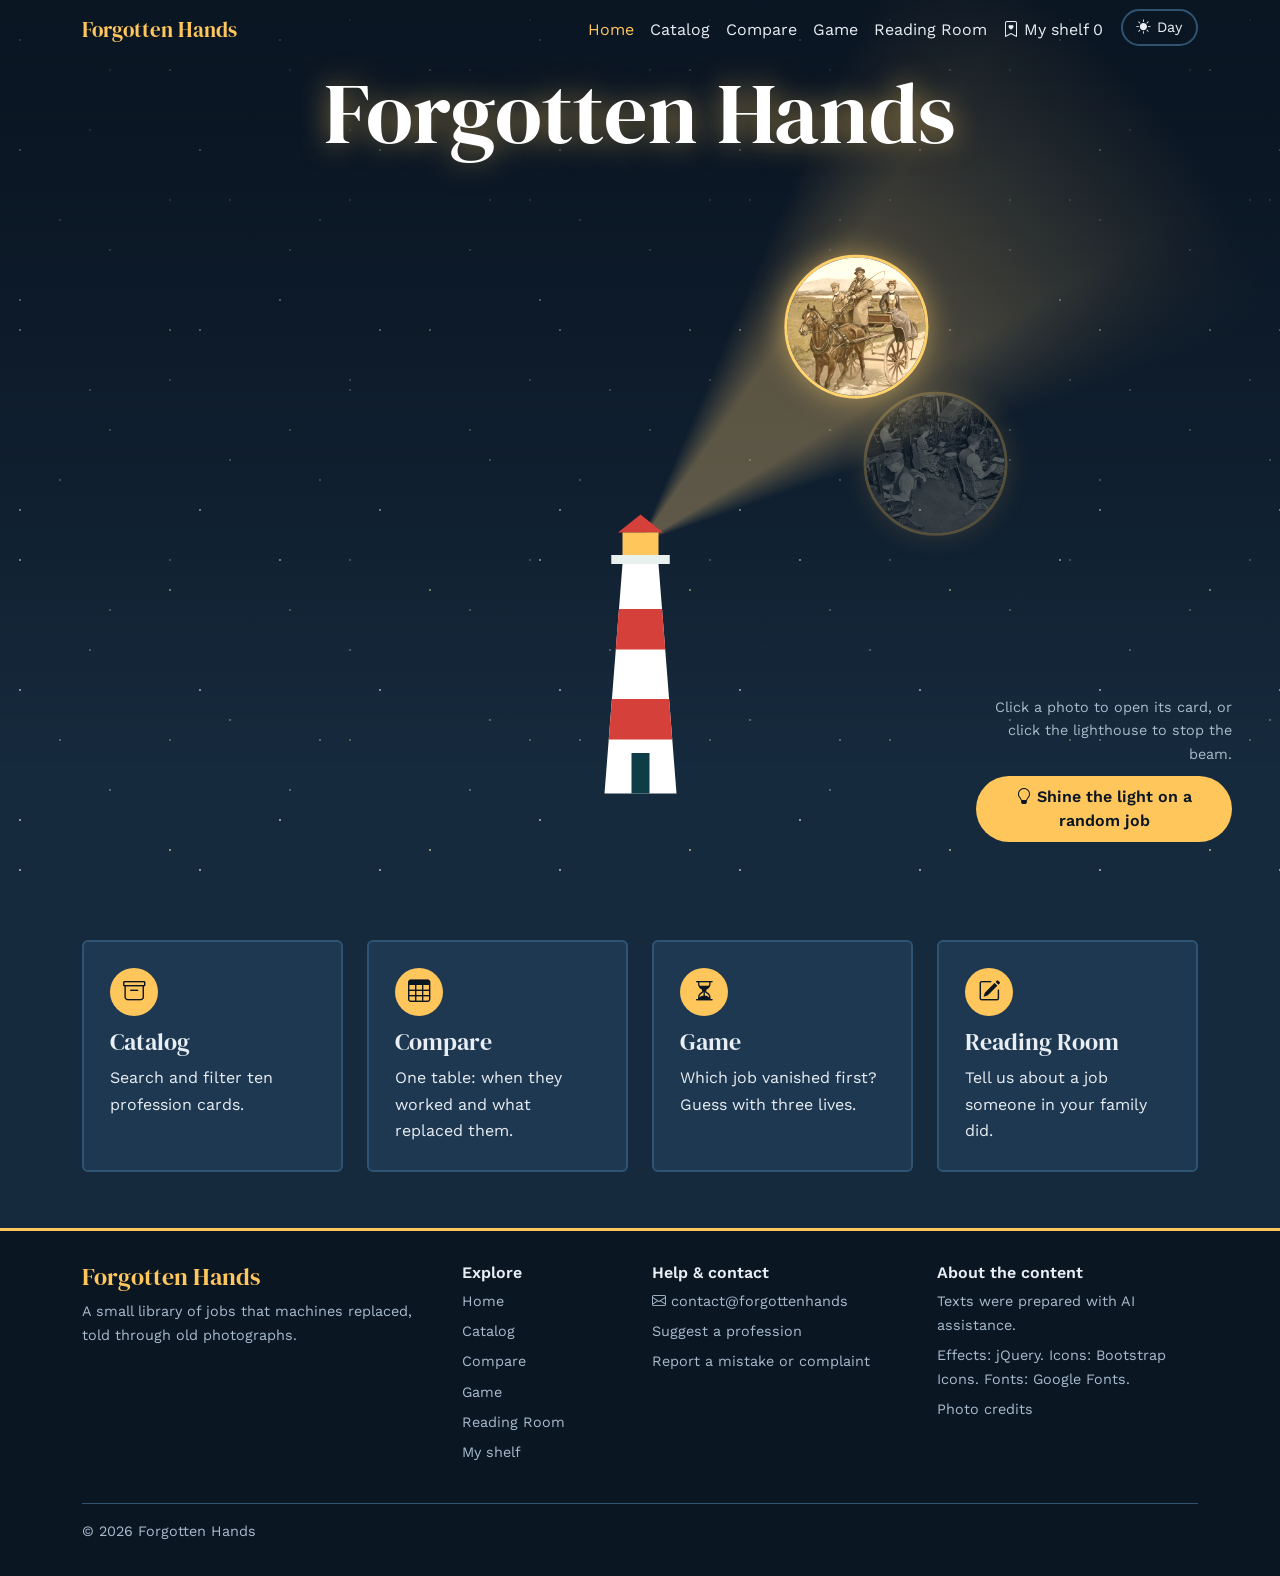
==== commit c0e59d3a: "my SHelf" ====
--- a/index.html
+++ b/index.html
@@ -46,6 +46,12 @@
               <li class="nav-item"><a class="nav-link" href="game.html">Game</a></li>
               <li class="nav-item">
                 <a class="nav-link" href="reading-room.html">Reading Room</a>
+              </li>
+              <li class="nav-item">
+                <a class="nav-link nav-shelf" href="shelf.html">
+                  <i class="bi bi-bookmark-heart" aria-hidden="true"></i> My shelf
+                  <span class="nav-badge" data-shelf-count>0</span><span class="visually-hidden-heading">cards saved</span>
+                </a>
               </li>
               <li class="nav-item">
                 <button class="theme-toggle" id="theme-toggle" type="button" aria-label="Switch to light mode">
@@ -149,6 +155,7 @@
                 <li><a href="compare.html">Compare</a></li>
                 <li><a href="game.html">Game</a></li>
                 <li><a href="reading-room.html">Reading Room</a></li>
+                <li><a href="shelf.html">My shelf</a></li>
               </ul>
             </nav>
           </div>
@@ -159,7 +166,6 @@
               <li>
                 <i class="bi bi-envelope"></i>
                 <a href="mailto:contact@forgottenhands.example">contact@forgottenhands</a>
-                </a>
               </li>
               <li><a href="reading-room.html">Suggest a profession</a></li>
               <li><a href="reading-room.html">Report a mistake or complaint</a></li>
